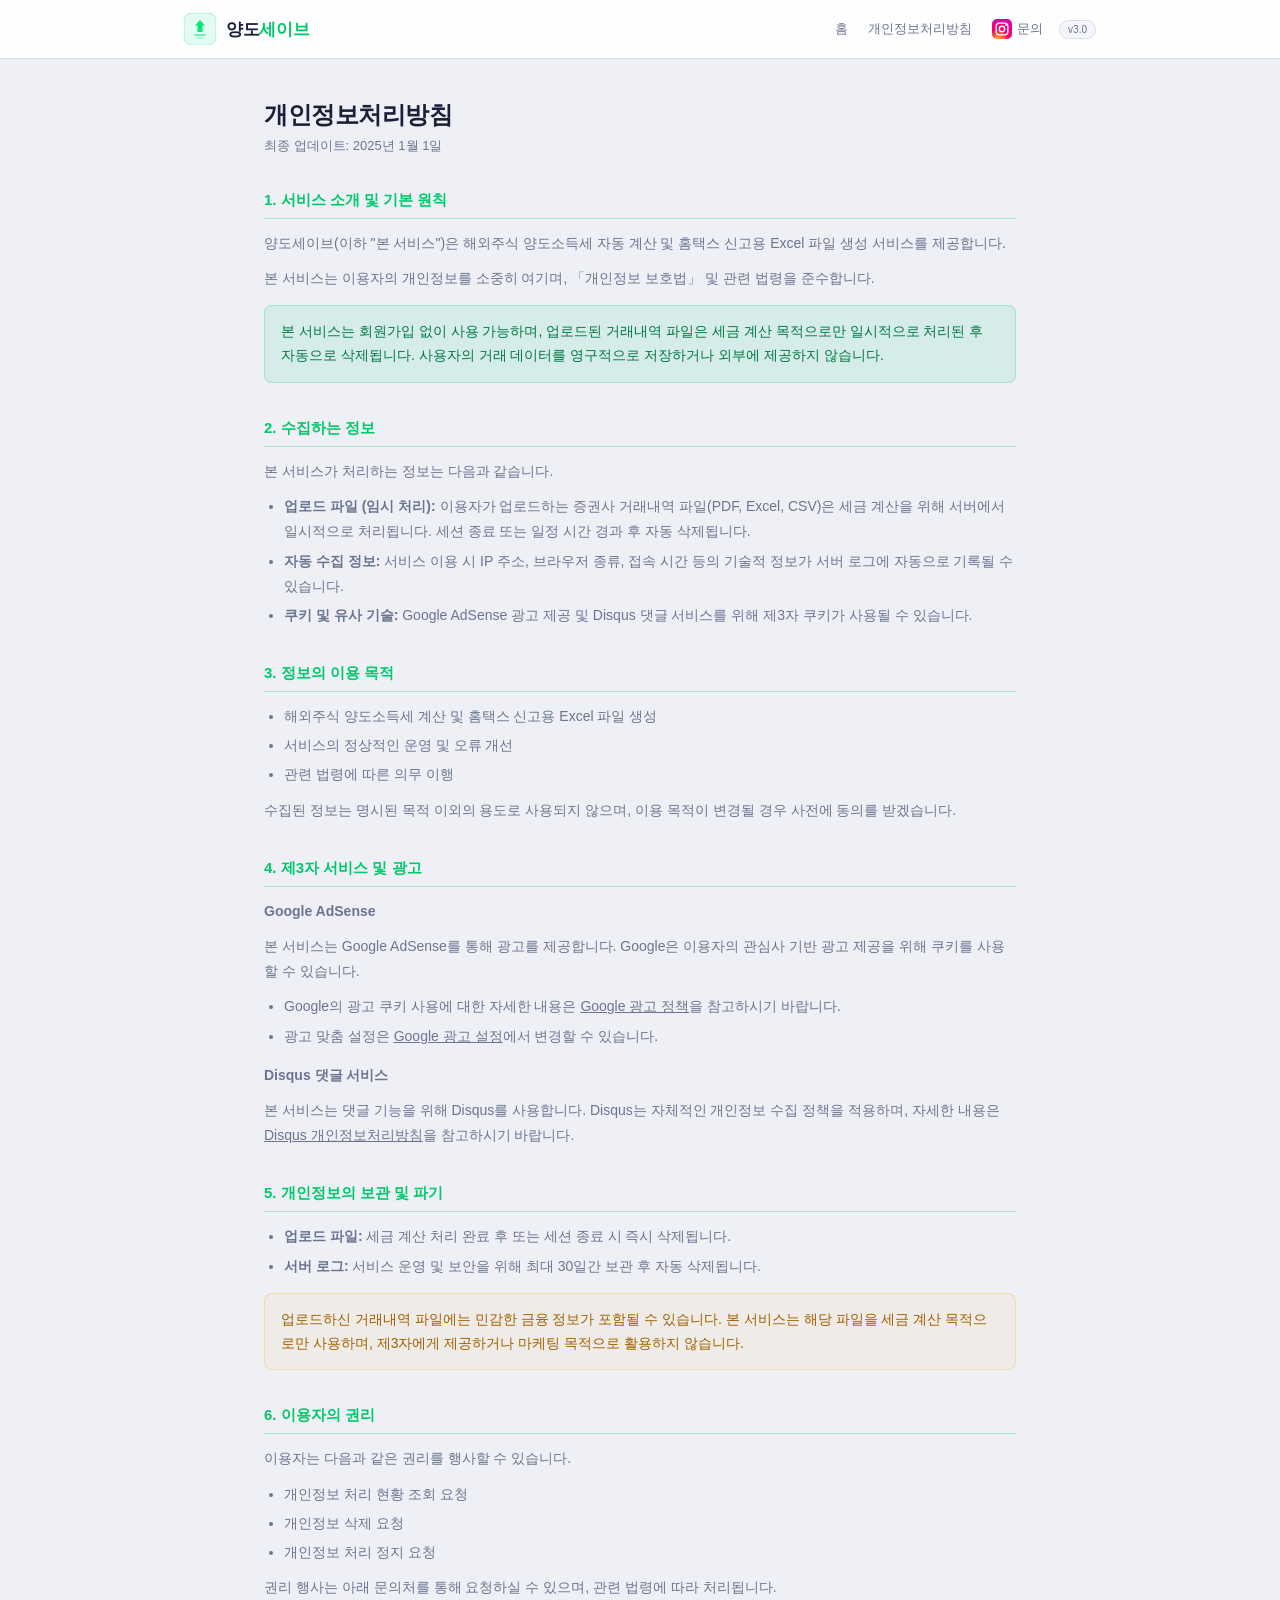
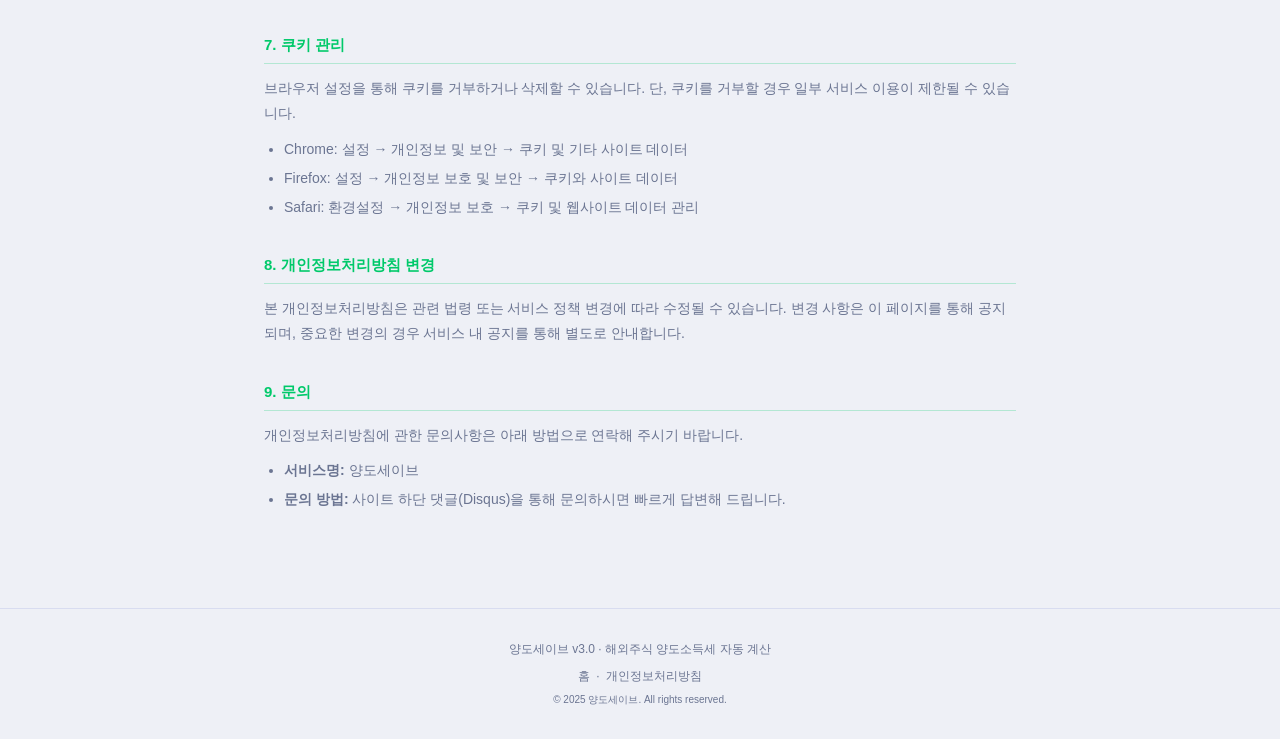
==== privacy.html @ 9cc3eeb3 "design: 라이트 그레이 테마 + 인스타그램 문의 링크 추가 - 색상 라이트 전환: 배경 #EEF0F6, 카드 #FFFFFF (다크→라이트 그레이) - 그린 포인트 조정: #0" ====
<!DOCTYPE html>
<html lang="ko">
<head>
    <meta charset="UTF-8">
    <meta name="viewport" content="width=device-width, initial-scale=1.0">
    <title>개인정보처리방침 - 양도세이브</title>
    <meta name="description" content="양도세이브의 개인정보처리방침입니다. 수집하는 정보, 이용 목적, 제3자 제공 여부 등을 안내합니다.">
    <meta name="robots" content="index, follow">
    <link rel="canonical" href="https://yangdosave.kr/privacy.html">
    <meta property="og:title" content="개인정보처리방침 - 양도세이브">
    <meta property="og:description" content="양도세이브의 개인정보처리방침입니다.">
    <meta property="og:type" content="website">
    <meta property="og:url" content="https://yangdosave.kr/privacy.html">
    <meta property="og:site_name" content="양도세이브">
    <!-- Microsoft Clarity -->
    <script type="text/javascript">
        (function(c,l,a,r,i,t,y){
            c[a]=c[a]||function(){(c[a].q=c[a].q||[]).push(arguments)};
            t=l.createElement(r);t.async=1;t.src="https://www.clarity.ms/tag/"+i;
            y=l.getElementsByTagName(r)[0];y.parentNode.insertBefore(t,y);
        })(window, document, "clarity", "script", "vrex9t37e1");
    </script>
    <!-- Google tag (gtag.js) -->
    <script async src="https://www.googletagmanager.com/gtag/js?id=G-471Y7M6M2M"></script>
    <script>
      window.dataLayer = window.dataLayer || [];
      function gtag(){dataLayer.push(arguments);}
      gtag('js', new Date());
      gtag('config', 'G-471Y7M6M2M');
    </script>
    <script async src="https://pagead2.googlesyndication.com/pagead/js/adsbygoogle.js?client=ca-pub-3785485618874450"
     crossorigin="anonymous"></script>
    <style>
        :root {
            --accent: #00C96A; --accent-dim: rgba(0,201,106,0.1);
            --bg: #EEF0F6; --bg2: #E6E9F2; --card: #FFFFFF;
            --surface: #F4F6FB; --border: #D8DCF0; --border-light: #E4E7F4;
            --text: #1A2038; --text-muted: #6B7592; --radius: 12px;
        }
        * { margin: 0; padding: 0; box-sizing: border-box; }
        body { font-family: -apple-system, BlinkMacSystemFont, 'Segoe UI', 'Apple SD Gothic Neo', sans-serif; background: var(--bg); color: var(--text); min-height: 100vh; }

        .top-bar { background: rgba(255,255,255,0.92); backdrop-filter: blur(12px); border-bottom: 1px solid var(--border); padding: 13px 0; position: sticky; top: 0; z-index: 100; }
        .top-bar-inner { max-width: 960px; margin: 0 auto; padding: 0 24px; display: flex; align-items: center; justify-content: space-between; }
        .logo { display: flex; align-items: center; gap: 10px; font-size: 17px; font-weight: 700; color: var(--text); text-decoration: none; letter-spacing: -0.3px; }
        .logo-icon { width: 32px; height: 32px; display: flex; align-items: center; justify-content: center; }
        .logo-text-accent { color: var(--accent); }
        .ver { font-size: 10px; color: var(--text-muted); background: var(--surface); border: 1px solid var(--border); padding: 3px 8px; border-radius: 20px; }
        .top-nav { display: flex; align-items: center; gap: 20px; }
        .top-nav a { font-size: 13px; color: var(--text-muted); text-decoration: none; transition: color 0.2s; }
        .top-nav a:hover { color: var(--accent); }

        .main { max-width: 800px; margin: 0 auto; padding: 40px 24px 60px; }

        .page-title { font-size: 24px; font-weight: 800; margin-bottom: 6px; letter-spacing: -0.5px; }
        .page-date { font-size: 13px; color: var(--text-muted); margin-bottom: 36px; }

        .section { margin-bottom: 36px; }
        .section h2 { font-size: 15px; font-weight: 700; color: var(--accent); margin-bottom: 12px; padding-bottom: 8px; border-bottom: 1px solid rgba(0,201,106,0.25); }
        .nav-insta { display: flex; align-items: center; gap: 5px; text-decoration: none; font-size: 13px; color: var(--text-muted); transition: all 0.2s; }
        .nav-insta:hover { color: #C13584; }
        .nav-insta svg { flex-shrink: 0; }
        .section p { font-size: 14px; line-height: 1.8; color: var(--text-muted); margin-bottom: 10px; }
        .section ul { padding-left: 20px; margin-bottom: 10px; }
        .section ul li { font-size: 14px; line-height: 1.8; color: var(--text-muted); margin-bottom: 4px; }
        .section a { color: var(--accent); }

        .highlight-box { background: var(--accent-dim); border: 1px solid rgba(0,201,106,0.25); border-radius: 8px; padding: 14px 16px; font-size: 14px; color: #007A40; line-height: 1.7; margin: 14px 0; }
        .warning-box { background: rgba(255,160,0,0.06); border: 1px solid rgba(255,160,0,0.25); border-radius: 8px; padding: 14px 16px; font-size: 14px; color: #A06000; line-height: 1.7; margin: 14px 0; }

        .footer { text-align: center; padding: 32px 0; color: var(--text-muted); font-size: 12px; border-top: 1px solid var(--border); }
        .footer a { color: var(--text-muted); text-decoration: none; transition: color 0.2s; }
        .footer a:hover { color: var(--accent); }
    </style>
</head>
<body>

<div class="top-bar">
    <div class="top-bar-inner">
        <a href="index.html" class="logo">
            <div class="logo-icon">
                <svg width="32" height="32" viewBox="0 0 32 32" fill="none"><rect width="32" height="32" rx="8" fill="rgba(0,230,118,0.1)" stroke="rgba(0,230,118,0.35)" stroke-width="1"/><path d="M16 7L21 12.5H18.5V19H13.5V12.5H11L16 7Z" fill="#00E676"/><rect x="10" y="21" width="12" height="2" rx="1" fill="rgba(0,230,118,0.5)"/><rect x="12" y="24" width="8" height="1.5" rx="0.75" fill="rgba(0,230,118,0.3)"/></svg>
            </div>
            <span>양도<span class="logo-text-accent">세이브</span></span>
        </a>
        <div style="display:flex; align-items:center; gap:16px;">
            <nav class="top-nav">
                <a href="index.html">홈</a>
                <a href="privacy.html">개인정보처리방침</a>
                <a href="https://www.instagram.com/0do.save?igsh=YXZqM2FxMXA1OG52&utm_source=qr" target="_blank" rel="noopener noreferrer" class="nav-insta" title="인스타그램으로 문의하기">
                    <svg width="20" height="20" viewBox="0 0 24 24" fill="none" xmlns="http://www.w3.org/2000/svg">
                        <defs>
                            <radialGradient id="ig2" cx="30%" cy="110%" r="140%">
                                <stop offset="0%" stop-color="#FFD600"/>
                                <stop offset="40%" stop-color="#FF0069"/>
                                <stop offset="100%" stop-color="#D300C5"/>
                            </radialGradient>
                        </defs>
                        <rect width="24" height="24" rx="6" fill="url(#ig2)"/>
                        <rect x="5" y="5" width="14" height="14" rx="4" stroke="white" stroke-width="1.6" fill="none"/>
                        <circle cx="12" cy="12" r="3.3" stroke="white" stroke-width="1.6" fill="none"/>
                        <circle cx="16.8" cy="7.2" r="1.1" fill="white"/>
                    </svg>
                    <span>문의</span>
                </a>
            </nav>
            <div class="ver">v3.0</div>
        </div>
    </div>
</div>

<div class="main">

    <h1 class="page-title">개인정보처리방침</h1>
    <p class="page-date">최종 업데이트: 2025년 1월 1일</p>

    <div class="section">
        <h2>1. 서비스 소개 및 기본 원칙</h2>
        <p>양도세이브(이하 "본 서비스")은 해외주식 양도소득세 자동 계산 및 홈택스 신고용 Excel 파일 생성 서비스를 제공합니다.</p>
        <p>본 서비스는 이용자의 개인정보를 소중히 여기며, 「개인정보 보호법」 및 관련 법령을 준수합니다.</p>
        <div class="highlight-box">
            본 서비스는 회원가입 없이 사용 가능하며, 업로드된 거래내역 파일은 세금 계산 목적으로만 일시적으로 처리된 후 자동으로 삭제됩니다. 사용자의 거래 데이터를 영구적으로 저장하거나 외부에 제공하지 않습니다.
        </div>
    </div>

    <div class="section">
        <h2>2. 수집하는 정보</h2>
        <p>본 서비스가 처리하는 정보는 다음과 같습니다.</p>
        <ul>
            <li><strong>업로드 파일 (임시 처리):</strong> 이용자가 업로드하는 증권사 거래내역 파일(PDF, Excel, CSV)은 세금 계산을 위해 서버에서 일시적으로 처리됩니다. 세션 종료 또는 일정 시간 경과 후 자동 삭제됩니다.</li>
            <li><strong>자동 수집 정보:</strong> 서비스 이용 시 IP 주소, 브라우저 종류, 접속 시간 등의 기술적 정보가 서버 로그에 자동으로 기록될 수 있습니다.</li>
            <li><strong>쿠키 및 유사 기술:</strong> Google AdSense 광고 제공 및 Disqus 댓글 서비스를 위해 제3자 쿠키가 사용될 수 있습니다.</li>
        </ul>
    </div>

    <div class="section">
        <h2>3. 정보의 이용 목적</h2>
        <ul>
            <li>해외주식 양도소득세 계산 및 홈택스 신고용 Excel 파일 생성</li>
            <li>서비스의 정상적인 운영 및 오류 개선</li>
            <li>관련 법령에 따른 의무 이행</li>
        </ul>
        <p>수집된 정보는 명시된 목적 이외의 용도로 사용되지 않으며, 이용 목적이 변경될 경우 사전에 동의를 받겠습니다.</p>
    </div>

    <div class="section">
        <h2>4. 제3자 서비스 및 광고</h2>

        <p><strong>Google AdSense</strong></p>
        <p>본 서비스는 Google AdSense를 통해 광고를 제공합니다. Google은 이용자의 관심사 기반 광고 제공을 위해 쿠키를 사용할 수 있습니다.</p>
        <ul>
            <li>Google의 광고 쿠키 사용에 대한 자세한 내용은 <a href="https://policies.google.com/technologies/ads" target="_blank" rel="noopener noreferrer" style="color:var(--primary);">Google 광고 정책</a>을 참고하시기 바랍니다.</li>
            <li>광고 맞춤 설정은 <a href="https://www.google.com/settings/ads" target="_blank" rel="noopener noreferrer" style="color:var(--primary);">Google 광고 설정</a>에서 변경할 수 있습니다.</li>
        </ul>

        <p style="margin-top:14px;"><strong>Disqus 댓글 서비스</strong></p>
        <p>본 서비스는 댓글 기능을 위해 Disqus를 사용합니다. Disqus는 자체적인 개인정보 수집 정책을 적용하며, 자세한 내용은 <a href="https://help.disqus.com/en/articles/1717103-disqus-privacy-policy" target="_blank" rel="noopener noreferrer" style="color:var(--primary);">Disqus 개인정보처리방침</a>을 참고하시기 바랍니다.</p>
    </div>

    <div class="section">
        <h2>5. 개인정보의 보관 및 파기</h2>
        <ul>
            <li><strong>업로드 파일:</strong> 세금 계산 처리 완료 후 또는 세션 종료 시 즉시 삭제됩니다.</li>
            <li><strong>서버 로그:</strong> 서비스 운영 및 보안을 위해 최대 30일간 보관 후 자동 삭제됩니다.</li>
        </ul>
        <div class="warning-box">
            업로드하신 거래내역 파일에는 민감한 금융 정보가 포함될 수 있습니다. 본 서비스는 해당 파일을 세금 계산 목적으로만 사용하며, 제3자에게 제공하거나 마케팅 목적으로 활용하지 않습니다.
        </div>
    </div>

    <div class="section">
        <h2>6. 이용자의 권리</h2>
        <p>이용자는 다음과 같은 권리를 행사할 수 있습니다.</p>
        <ul>
            <li>개인정보 처리 현황 조회 요청</li>
            <li>개인정보 삭제 요청</li>
            <li>개인정보 처리 정지 요청</li>
        </ul>
        <p>권리 행사는 아래 문의처를 통해 요청하실 수 있으며, 관련 법령에 따라 처리됩니다.</p>
    </div>

    <div class="section">
        <h2>7. 쿠키 관리</h2>
        <p>브라우저 설정을 통해 쿠키를 거부하거나 삭제할 수 있습니다. 단, 쿠키를 거부할 경우 일부 서비스 이용이 제한될 수 있습니다.</p>
        <ul>
            <li>Chrome: 설정 → 개인정보 및 보안 → 쿠키 및 기타 사이트 데이터</li>
            <li>Firefox: 설정 → 개인정보 보호 및 보안 → 쿠키와 사이트 데이터</li>
            <li>Safari: 환경설정 → 개인정보 보호 → 쿠키 및 웹사이트 데이터 관리</li>
        </ul>
    </div>

    <div class="section">
        <h2>8. 개인정보처리방침 변경</h2>
        <p>본 개인정보처리방침은 관련 법령 또는 서비스 정책 변경에 따라 수정될 수 있습니다. 변경 사항은 이 페이지를 통해 공지되며, 중요한 변경의 경우 서비스 내 공지를 통해 별도로 안내합니다.</p>
    </div>

    <div class="section">
        <h2>9. 문의</h2>
        <p>개인정보처리방침에 관한 문의사항은 아래 방법으로 연락해 주시기 바랍니다.</p>
        <ul>
            <li><strong>서비스명:</strong> 양도세이브</li>
            <li><strong>문의 방법:</strong> 사이트 하단 댓글(Disqus)을 통해 문의하시면 빠르게 답변해 드립니다.</li>
        </ul>
    </div>

</div>

<div class="footer">
    양도세이브 v3.0 · 해외주식 양도소득세 자동 계산<br>
    <div style="margin-top:10px;">
        <a href="index.html">홈</a>
        &nbsp;·&nbsp;
        <a href="privacy.html">개인정보처리방침</a>
    </div>
    <small style="display:block; margin-top:8px; color:var(--text-muted);">© 2025 양도세이브. All rights reserved.</small>
</div>

</body>
</html>
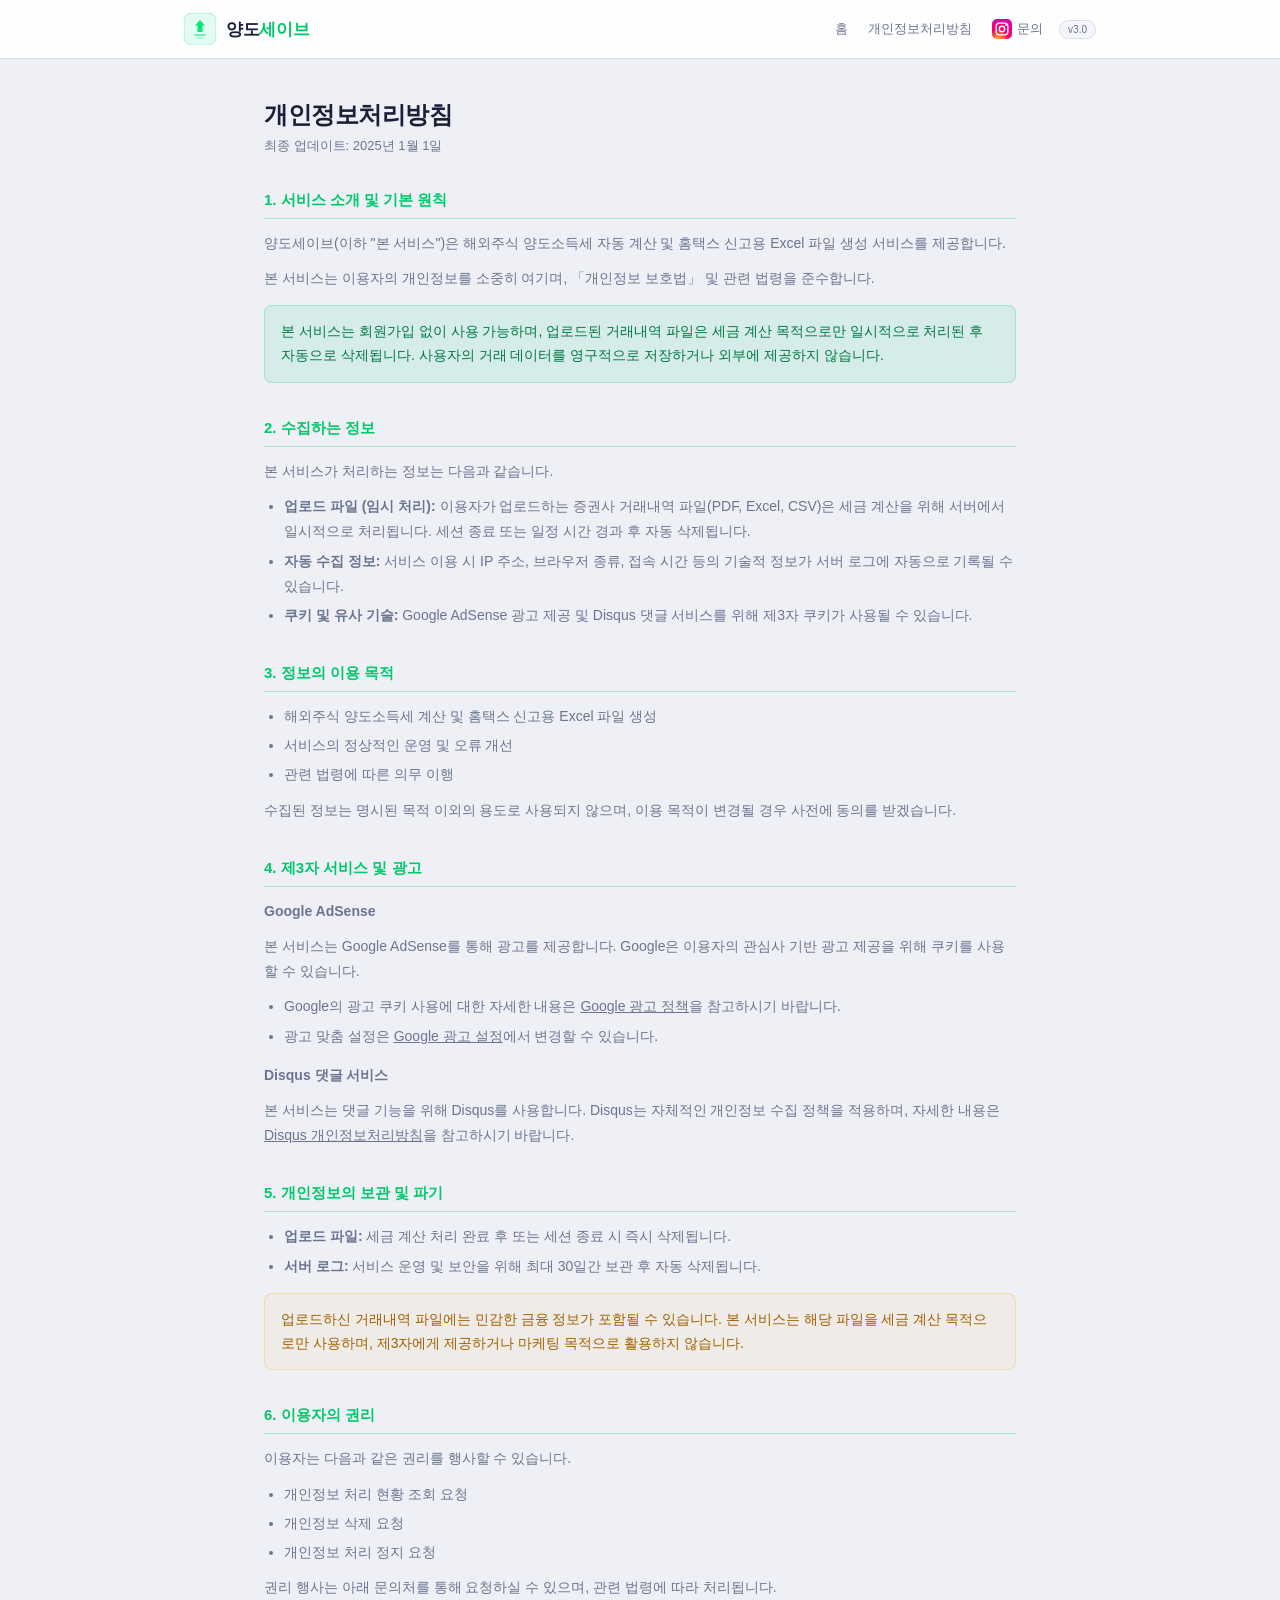
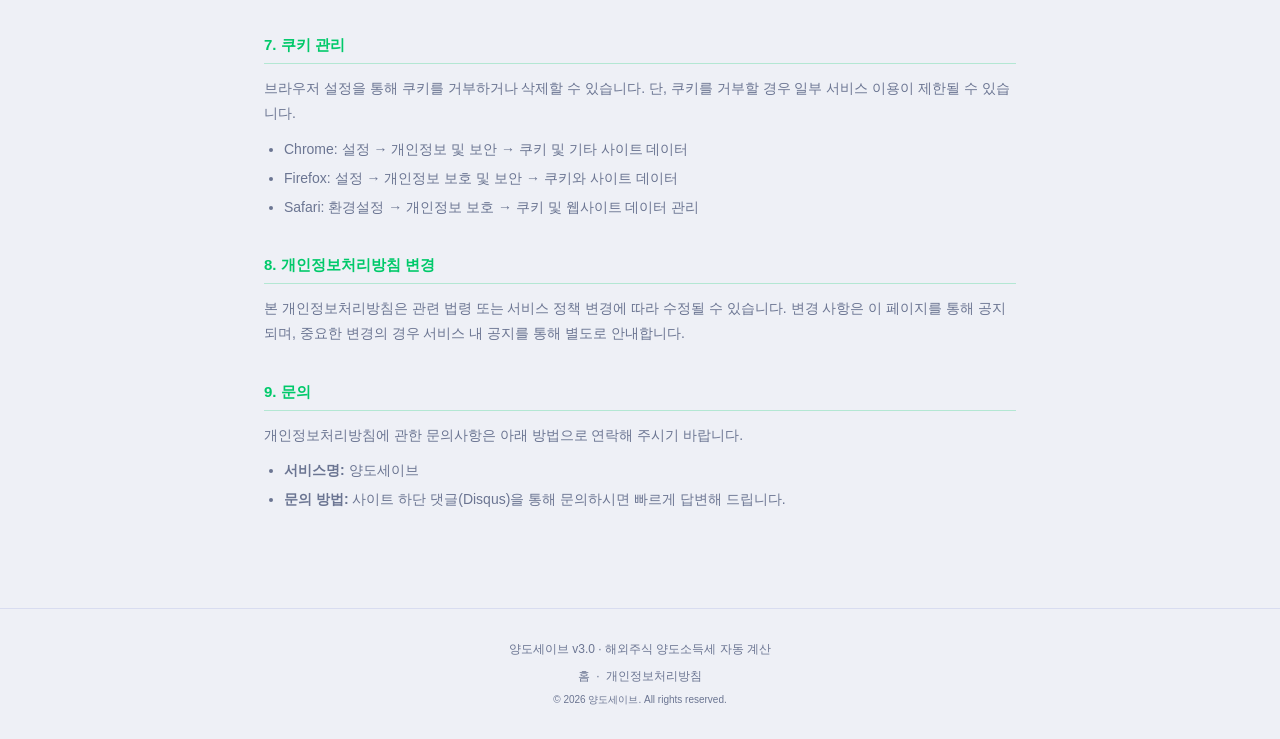
==== commit fbcfa59d: "fix: Safari 호환성·보안·성능·UX 다항목 개선 - Safari 13: ??, ?. 연산자 제거 → 호환 문법으로 전면 교체 - DOM 초기화 DOMContentLoade" ====
--- a/privacy.html
+++ b/privacy.html
@@ -4,6 +4,14 @@
     <meta charset="UTF-8">
     <meta name="viewport" content="width=device-width, initial-scale=1.0">
     <title>개인정보처리방침 - 양도세이브</title>
+
+    <!-- Favicon -->
+    <link rel="icon" type="image/png" href="favicon-96x96.png" sizes="96x96" />
+    <link rel="icon" type="image/svg+xml" href="favicon.svg" />
+    <link rel="shortcut icon" href="favicon.ico" />
+    <link rel="apple-touch-icon" sizes="180x180" href="apple-touch-icon.png" />
+    <link rel="manifest" href="site.webmanifest" />
+
     <meta name="description" content="양도세이브의 개인정보처리방침입니다. 수집하는 정보, 이용 목적, 제3자 제공 여부 등을 안내합니다.">
     <meta name="robots" content="index, follow">
     <link rel="canonical" href="https://yangdosave.kr/privacy.html">
@@ -212,8 +220,11 @@
         &nbsp;·&nbsp;
         <a href="privacy.html">개인정보처리방침</a>
     </div>
-    <small style="display:block; margin-top:8px; color:var(--text-muted);">© 2025 양도세이브. All rights reserved.</small>
+    <small style="display:block; margin-top:8px; color:var(--text-muted);">© <span id="privacyYear">2025</span> 양도세이브. All rights reserved.</small>
 </div>
 
+<script>
+(function() { var y = document.getElementById('privacyYear'); if (y) y.textContent = new Date().getFullYear(); })();
+</script>
 </body>
 </html>
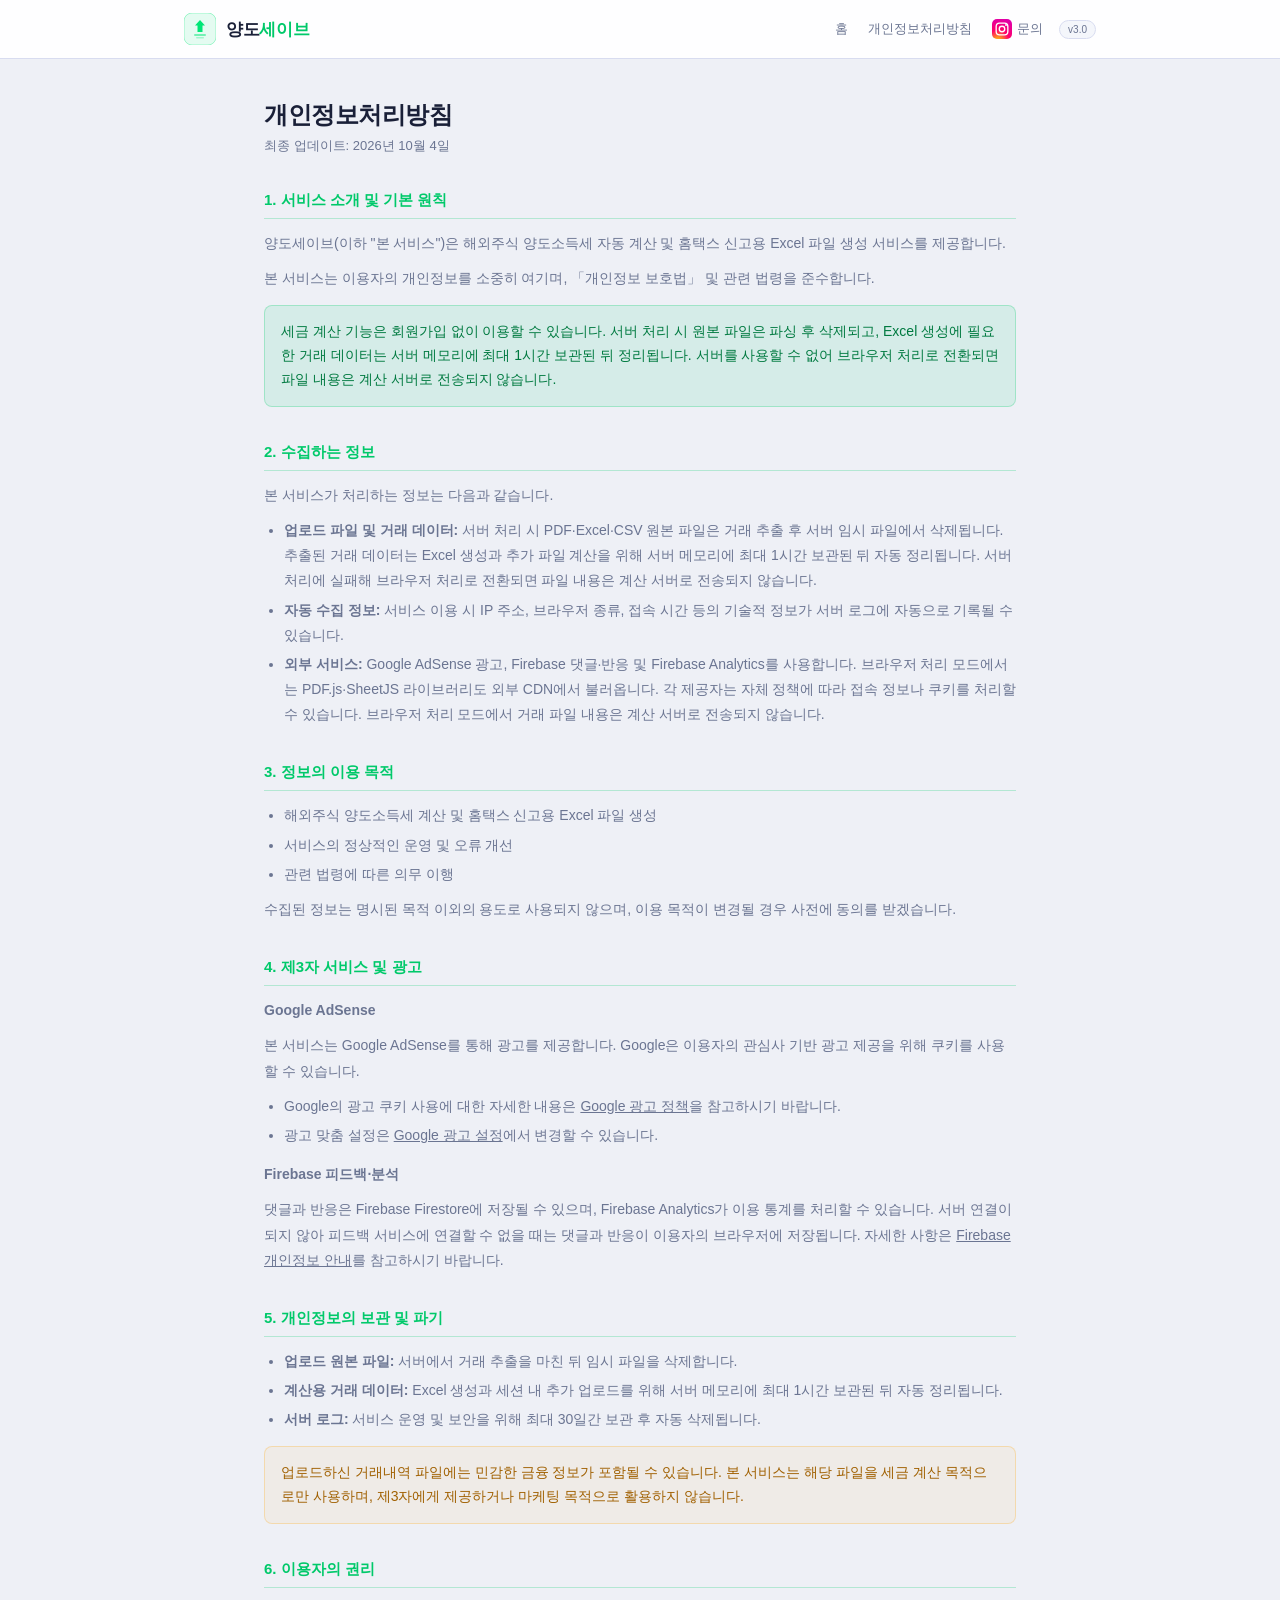
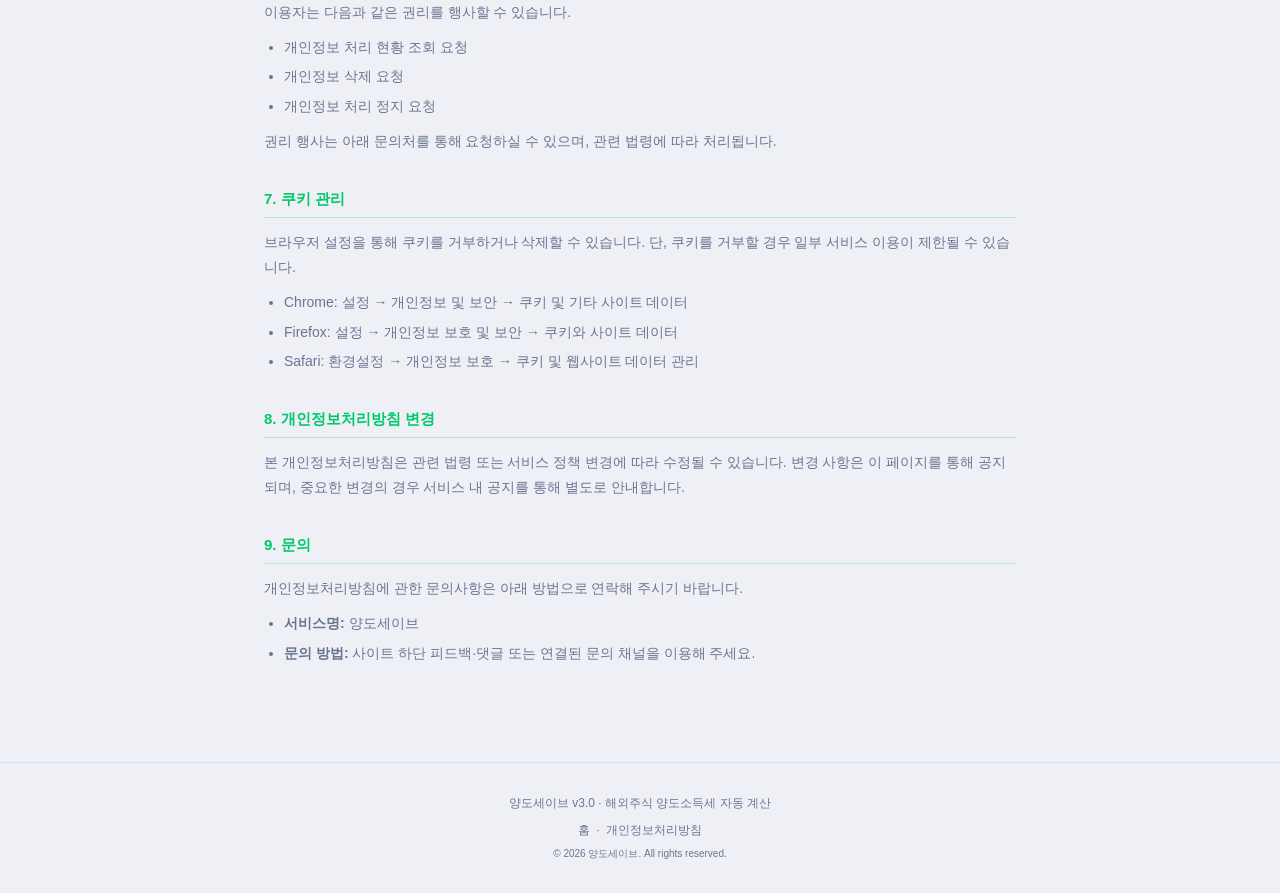
==== commit ac2da666: "Improve tax calculator UX and broker parsing" ====
--- a/privacy.html
+++ b/privacy.html
@@ -20,6 +20,13 @@
     <meta property="og:type" content="website">
     <meta property="og:url" content="https://yangdosave.kr/privacy.html">
     <meta property="og:site_name" content="양도세이브">
+    <meta property="og:image" content="https://yangdosave.kr/og-image.png">
+    <meta property="og:image:width" content="1200">
+    <meta property="og:image:height" content="630">
+    <meta name="twitter:card" content="summary_large_image">
+    <meta name="twitter:title" content="개인정보처리방침 - 양도세이브">
+    <meta name="twitter:description" content="양도세이브의 개인정보처리방침입니다.">
+    <meta name="twitter:image" content="https://yangdosave.kr/og-image.png">
     <!-- Microsoft Clarity -->
     <script type="text/javascript">
         (function(c,l,a,r,i,t,y){
@@ -120,14 +127,14 @@
 <div class="main">
 
     <h1 class="page-title">개인정보처리방침</h1>
-    <p class="page-date">최종 업데이트: 2025년 1월 1일</p>
+    <p class="page-date">최종 업데이트: 2026년 10월 4일</p>
 
     <div class="section">
         <h2>1. 서비스 소개 및 기본 원칙</h2>
         <p>양도세이브(이하 "본 서비스")은 해외주식 양도소득세 자동 계산 및 홈택스 신고용 Excel 파일 생성 서비스를 제공합니다.</p>
         <p>본 서비스는 이용자의 개인정보를 소중히 여기며, 「개인정보 보호법」 및 관련 법령을 준수합니다.</p>
         <div class="highlight-box">
-            본 서비스는 회원가입 없이 사용 가능하며, 업로드된 거래내역 파일은 세금 계산 목적으로만 일시적으로 처리된 후 자동으로 삭제됩니다. 사용자의 거래 데이터를 영구적으로 저장하거나 외부에 제공하지 않습니다.
+            세금 계산 기능은 회원가입 없이 이용할 수 있습니다. 서버 처리 시 원본 파일은 파싱 후 삭제되고, Excel 생성에 필요한 거래 데이터는 서버 메모리에 최대 1시간 보관된 뒤 정리됩니다. 서버를 사용할 수 없어 브라우저 처리로 전환되면 파일 내용은 계산 서버로 전송되지 않습니다.
         </div>
     </div>
 
@@ -135,9 +142,9 @@
         <h2>2. 수집하는 정보</h2>
         <p>본 서비스가 처리하는 정보는 다음과 같습니다.</p>
         <ul>
-            <li><strong>업로드 파일 (임시 처리):</strong> 이용자가 업로드하는 증권사 거래내역 파일(PDF, Excel, CSV)은 세금 계산을 위해 서버에서 일시적으로 처리됩니다. 세션 종료 또는 일정 시간 경과 후 자동 삭제됩니다.</li>
+            <li><strong>업로드 파일 및 거래 데이터:</strong> 서버 처리 시 PDF·Excel·CSV 원본 파일은 거래 추출 후 서버 임시 파일에서 삭제됩니다. 추출된 거래 데이터는 Excel 생성과 추가 파일 계산을 위해 서버 메모리에 최대 1시간 보관된 뒤 자동 정리됩니다. 서버 처리에 실패해 브라우저 처리로 전환되면 파일 내용은 계산 서버로 전송되지 않습니다.</li>
             <li><strong>자동 수집 정보:</strong> 서비스 이용 시 IP 주소, 브라우저 종류, 접속 시간 등의 기술적 정보가 서버 로그에 자동으로 기록될 수 있습니다.</li>
-            <li><strong>쿠키 및 유사 기술:</strong> Google AdSense 광고 제공 및 Disqus 댓글 서비스를 위해 제3자 쿠키가 사용될 수 있습니다.</li>
+            <li><strong>외부 서비스:</strong> Google AdSense 광고, Firebase 댓글·반응 및 Firebase Analytics를 사용합니다. 브라우저 처리 모드에서는 PDF.js·SheetJS 라이브러리도 외부 CDN에서 불러옵니다. 각 제공자는 자체 정책에 따라 접속 정보나 쿠키를 처리할 수 있습니다. 브라우저 처리 모드에서 거래 파일 내용은 계산 서버로 전송되지 않습니다.</li>
         </ul>
     </div>
 
@@ -161,14 +168,15 @@
             <li>광고 맞춤 설정은 <a href="https://www.google.com/settings/ads" target="_blank" rel="noopener noreferrer" style="color:var(--primary);">Google 광고 설정</a>에서 변경할 수 있습니다.</li>
         </ul>
 
-        <p style="margin-top:14px;"><strong>Disqus 댓글 서비스</strong></p>
-        <p>본 서비스는 댓글 기능을 위해 Disqus를 사용합니다. Disqus는 자체적인 개인정보 수집 정책을 적용하며, 자세한 내용은 <a href="https://help.disqus.com/en/articles/1717103-disqus-privacy-policy" target="_blank" rel="noopener noreferrer" style="color:var(--primary);">Disqus 개인정보처리방침</a>을 참고하시기 바랍니다.</p>
+        <p style="margin-top:14px;"><strong>Firebase 피드백·분석</strong></p>
+        <p>댓글과 반응은 Firebase Firestore에 저장될 수 있으며, Firebase Analytics가 이용 통계를 처리할 수 있습니다. 서버 연결이 되지 않아 피드백 서비스에 연결할 수 없을 때는 댓글과 반응이 이용자의 브라우저에 저장됩니다. 자세한 사항은 <a href="https://firebase.google.com/support/privacy" target="_blank" rel="noopener noreferrer" style="color:var(--primary);">Firebase 개인정보 안내</a>를 참고하시기 바랍니다.</p>
     </div>
 
     <div class="section">
         <h2>5. 개인정보의 보관 및 파기</h2>
         <ul>
-            <li><strong>업로드 파일:</strong> 세금 계산 처리 완료 후 또는 세션 종료 시 즉시 삭제됩니다.</li>
+            <li><strong>업로드 원본 파일:</strong> 서버에서 거래 추출을 마친 뒤 임시 파일을 삭제합니다.</li>
+            <li><strong>계산용 거래 데이터:</strong> Excel 생성과 세션 내 추가 업로드를 위해 서버 메모리에 최대 1시간 보관된 뒤 자동 정리됩니다.</li>
             <li><strong>서버 로그:</strong> 서비스 운영 및 보안을 위해 최대 30일간 보관 후 자동 삭제됩니다.</li>
         </ul>
         <div class="warning-box">
@@ -207,7 +215,7 @@
         <p>개인정보처리방침에 관한 문의사항은 아래 방법으로 연락해 주시기 바랍니다.</p>
         <ul>
             <li><strong>서비스명:</strong> 양도세이브</li>
-            <li><strong>문의 방법:</strong> 사이트 하단 댓글(Disqus)을 통해 문의하시면 빠르게 답변해 드립니다.</li>
+            <li><strong>문의 방법:</strong> 사이트 하단 피드백·댓글 또는 연결된 문의 채널을 이용해 주세요.</li>
         </ul>
     </div>
 
@@ -220,7 +228,7 @@
         &nbsp;·&nbsp;
         <a href="privacy.html">개인정보처리방침</a>
     </div>
-    <small style="display:block; margin-top:8px; color:var(--text-muted);">© <span id="privacyYear">2025</span> 양도세이브. All rights reserved.</small>
+    <small style="display:block; margin-top:8px; color:var(--text-muted);">© <span id="privacyYear">2026</span> 양도세이브. All rights reserved.</small>
 </div>
 
 <script>
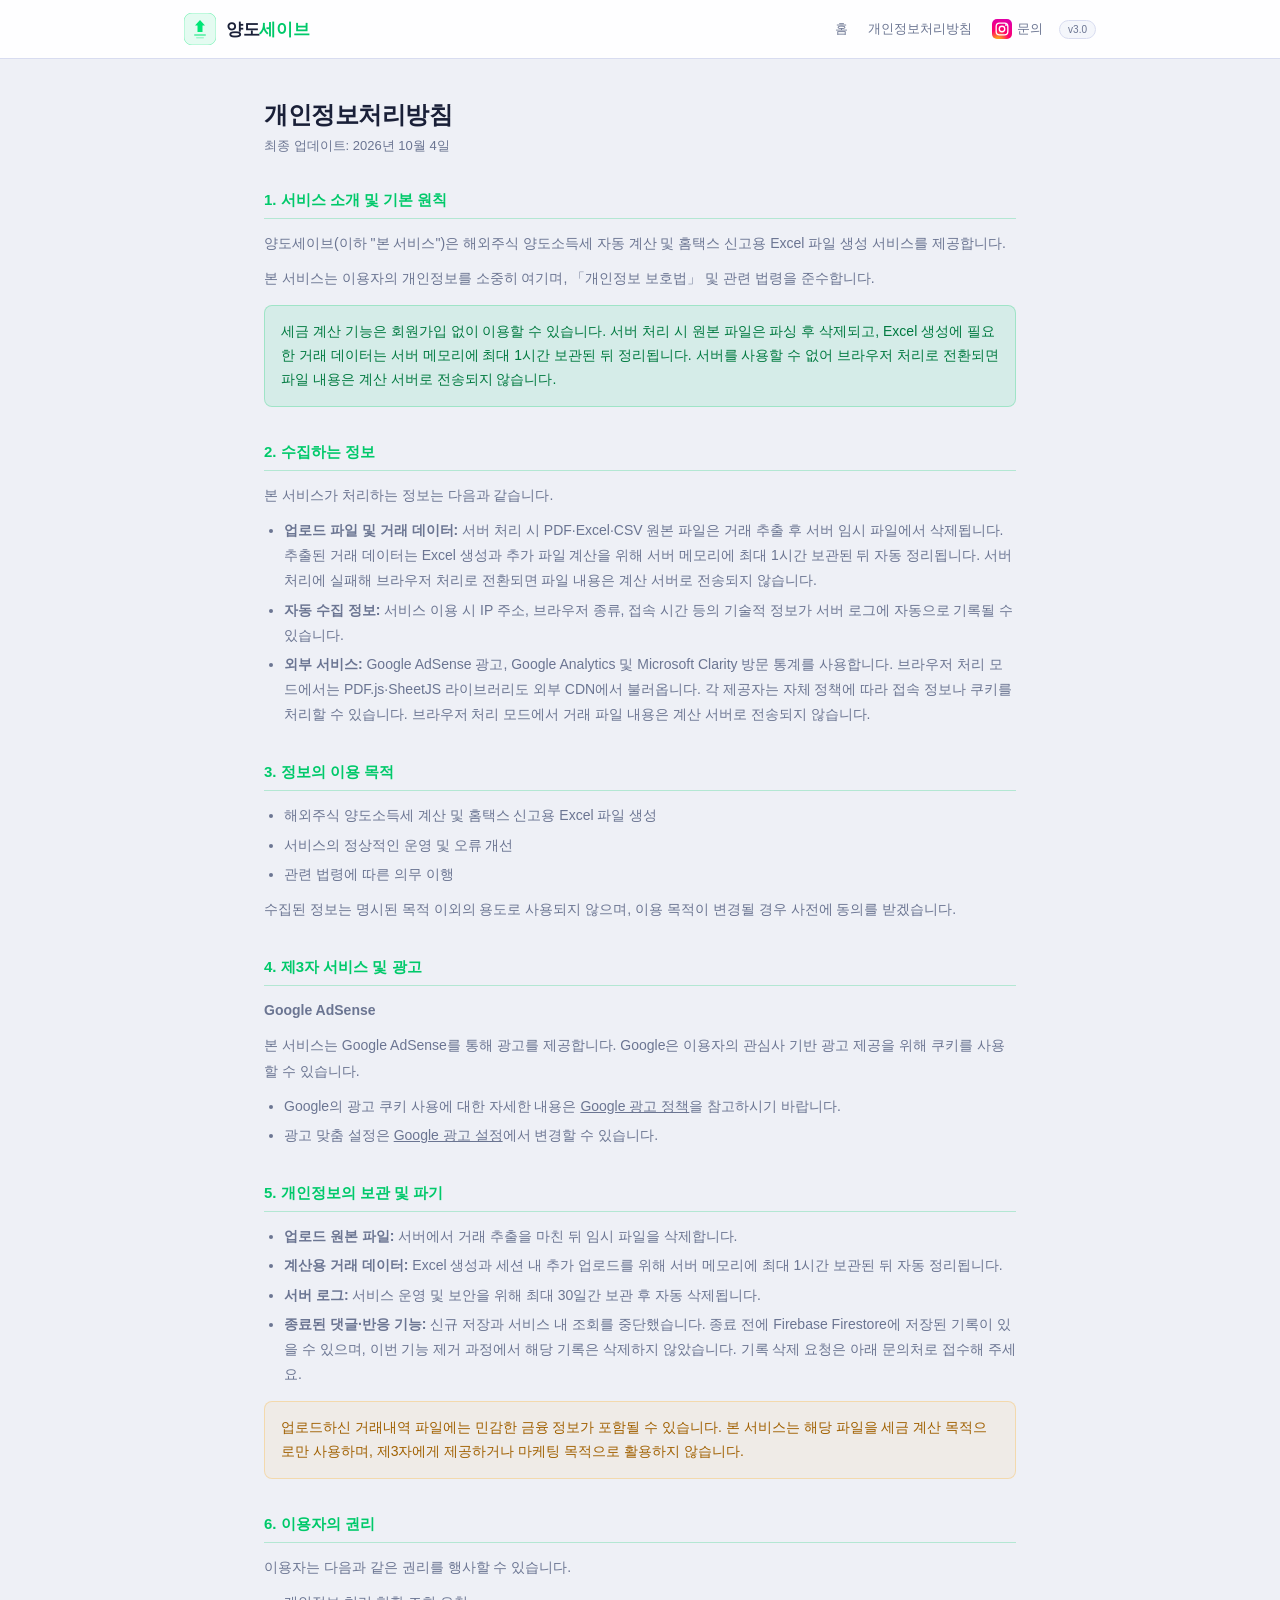
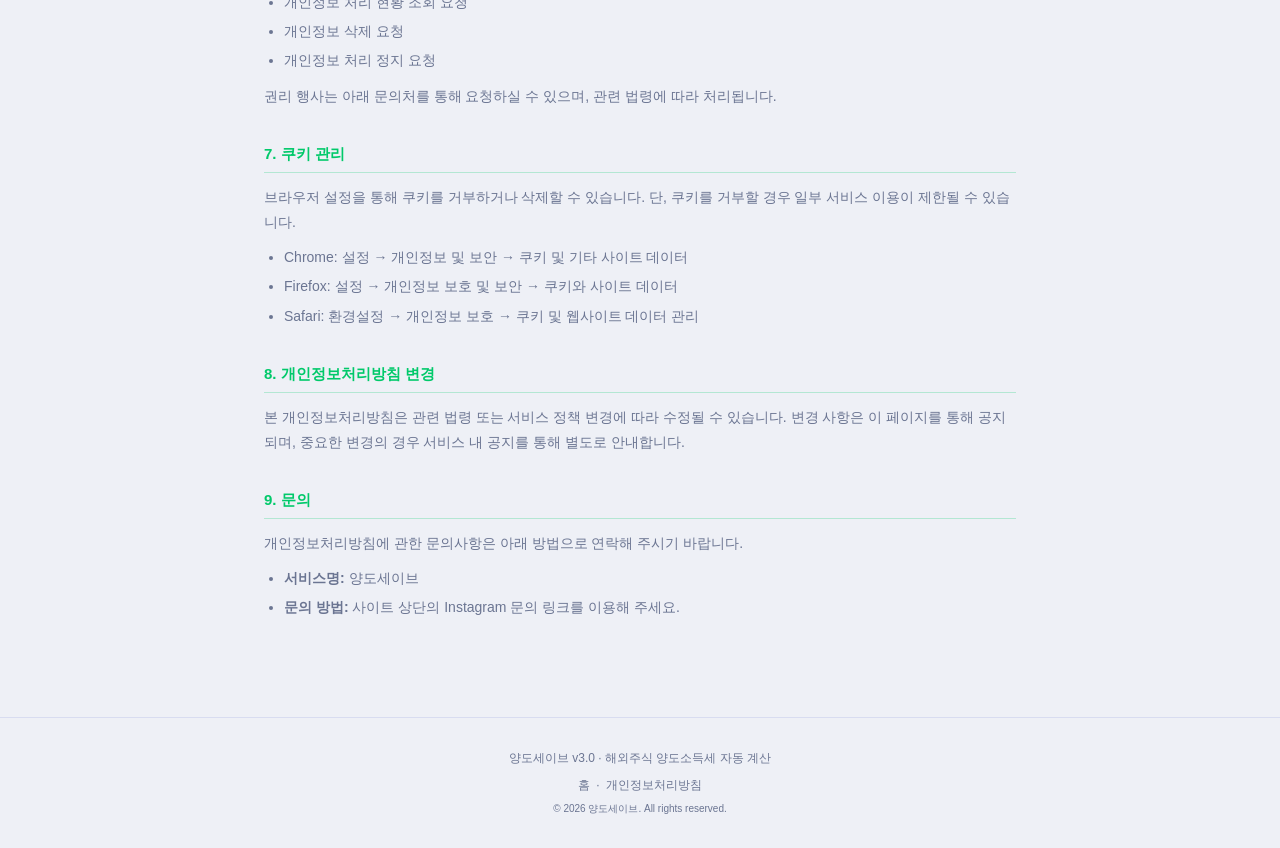
==== commit dadfbaeb: "Remove feedback and comments feature" ====
--- a/privacy.html
+++ b/privacy.html
@@ -144,7 +144,7 @@
         <ul>
             <li><strong>업로드 파일 및 거래 데이터:</strong> 서버 처리 시 PDF·Excel·CSV 원본 파일은 거래 추출 후 서버 임시 파일에서 삭제됩니다. 추출된 거래 데이터는 Excel 생성과 추가 파일 계산을 위해 서버 메모리에 최대 1시간 보관된 뒤 자동 정리됩니다. 서버 처리에 실패해 브라우저 처리로 전환되면 파일 내용은 계산 서버로 전송되지 않습니다.</li>
             <li><strong>자동 수집 정보:</strong> 서비스 이용 시 IP 주소, 브라우저 종류, 접속 시간 등의 기술적 정보가 서버 로그에 자동으로 기록될 수 있습니다.</li>
-            <li><strong>외부 서비스:</strong> Google AdSense 광고, Firebase 댓글·반응 및 Firebase Analytics를 사용합니다. 브라우저 처리 모드에서는 PDF.js·SheetJS 라이브러리도 외부 CDN에서 불러옵니다. 각 제공자는 자체 정책에 따라 접속 정보나 쿠키를 처리할 수 있습니다. 브라우저 처리 모드에서 거래 파일 내용은 계산 서버로 전송되지 않습니다.</li>
+            <li><strong>외부 서비스:</strong> Google AdSense 광고, Google Analytics 및 Microsoft Clarity 방문 통계를 사용합니다. 브라우저 처리 모드에서는 PDF.js·SheetJS 라이브러리도 외부 CDN에서 불러옵니다. 각 제공자는 자체 정책에 따라 접속 정보나 쿠키를 처리할 수 있습니다. 브라우저 처리 모드에서 거래 파일 내용은 계산 서버로 전송되지 않습니다.</li>
         </ul>
     </div>
 
@@ -168,8 +168,6 @@
             <li>광고 맞춤 설정은 <a href="https://www.google.com/settings/ads" target="_blank" rel="noopener noreferrer" style="color:var(--primary);">Google 광고 설정</a>에서 변경할 수 있습니다.</li>
         </ul>
 
-        <p style="margin-top:14px;"><strong>Firebase 피드백·분석</strong></p>
-        <p>댓글과 반응은 Firebase Firestore에 저장될 수 있으며, Firebase Analytics가 이용 통계를 처리할 수 있습니다. 서버 연결이 되지 않아 피드백 서비스에 연결할 수 없을 때는 댓글과 반응이 이용자의 브라우저에 저장됩니다. 자세한 사항은 <a href="https://firebase.google.com/support/privacy" target="_blank" rel="noopener noreferrer" style="color:var(--primary);">Firebase 개인정보 안내</a>를 참고하시기 바랍니다.</p>
     </div>
 
     <div class="section">
@@ -178,6 +176,7 @@
             <li><strong>업로드 원본 파일:</strong> 서버에서 거래 추출을 마친 뒤 임시 파일을 삭제합니다.</li>
             <li><strong>계산용 거래 데이터:</strong> Excel 생성과 세션 내 추가 업로드를 위해 서버 메모리에 최대 1시간 보관된 뒤 자동 정리됩니다.</li>
             <li><strong>서버 로그:</strong> 서비스 운영 및 보안을 위해 최대 30일간 보관 후 자동 삭제됩니다.</li>
+            <li><strong>종료된 댓글·반응 기능:</strong> 신규 저장과 서비스 내 조회를 중단했습니다. 종료 전에 Firebase Firestore에 저장된 기록이 있을 수 있으며, 이번 기능 제거 과정에서 해당 기록은 삭제하지 않았습니다. 기록 삭제 요청은 아래 문의처로 접수해 주세요.</li>
         </ul>
         <div class="warning-box">
             업로드하신 거래내역 파일에는 민감한 금융 정보가 포함될 수 있습니다. 본 서비스는 해당 파일을 세금 계산 목적으로만 사용하며, 제3자에게 제공하거나 마케팅 목적으로 활용하지 않습니다.
@@ -215,7 +214,7 @@
         <p>개인정보처리방침에 관한 문의사항은 아래 방법으로 연락해 주시기 바랍니다.</p>
         <ul>
             <li><strong>서비스명:</strong> 양도세이브</li>
-            <li><strong>문의 방법:</strong> 사이트 하단 피드백·댓글 또는 연결된 문의 채널을 이용해 주세요.</li>
+            <li><strong>문의 방법:</strong> 사이트 상단의 Instagram 문의 링크를 이용해 주세요.</li>
         </ul>
     </div>
 
